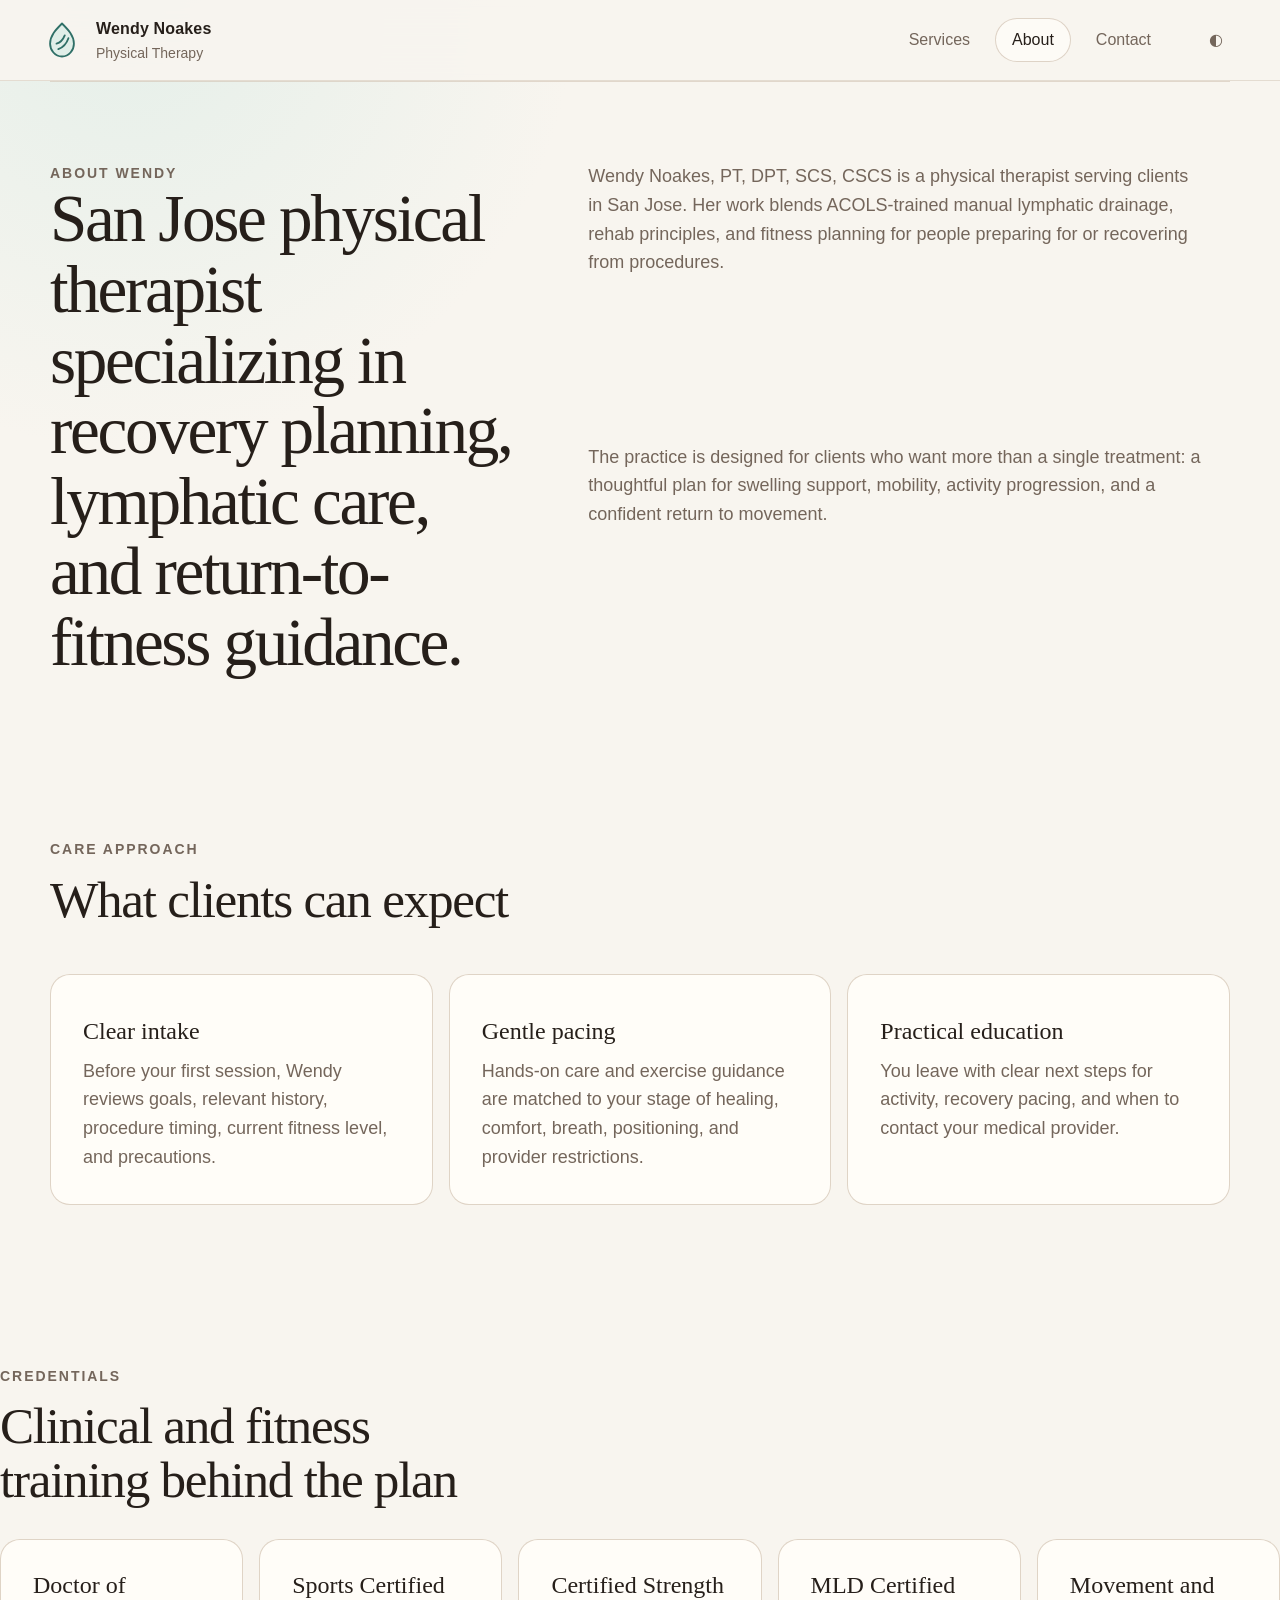
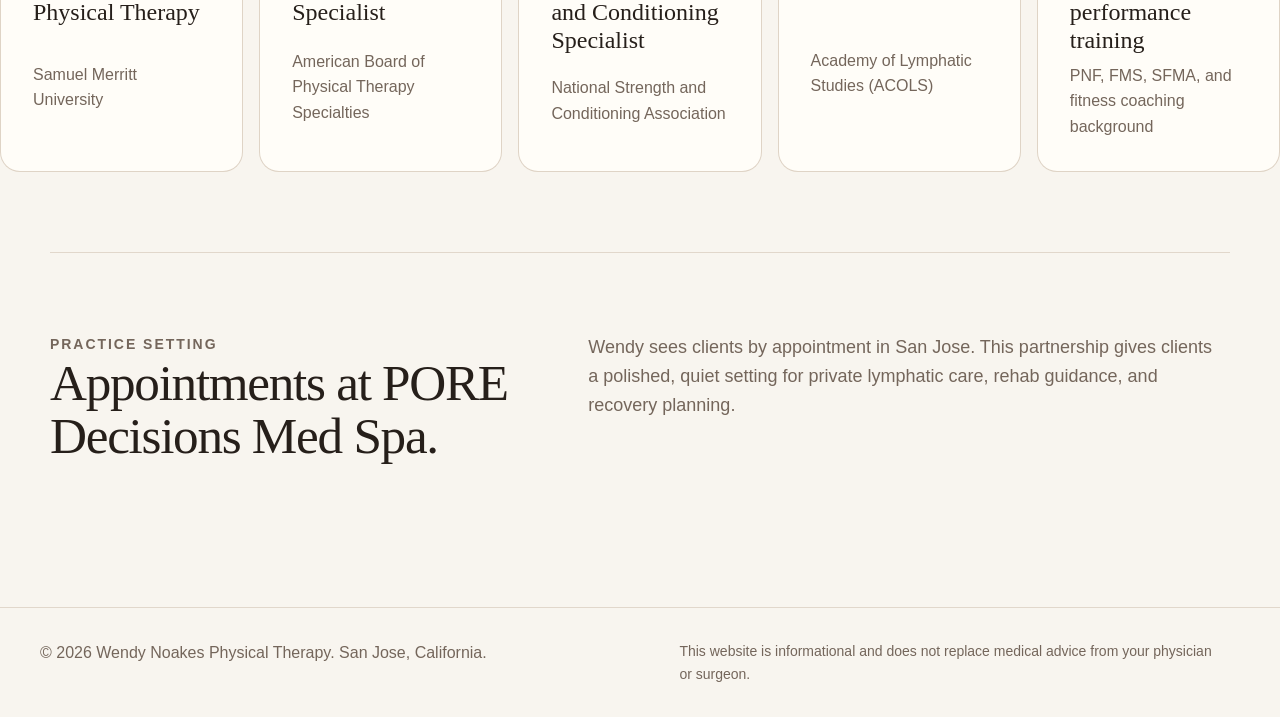
==== about.html @ c4cbfc4f "Add files via upload" ====
<!DOCTYPE html>
<html lang="en">
  <head>
    <meta charset="utf-8" />
    <meta name="viewport" content="width=device-width, initial-scale=1" />
    <title>About Wendy Noakes, PT, DPT | San Jose Physical Therapist</title>
    <meta
      name="description"
      content="Meet Wendy Noakes, PT, DPT, SCS, CSCS, a San Jose physical therapist offering ACOLS-trained MLD, rehab guidance, and recovery fitness planning."
    />
    <link rel="canonical" href="https://noakesphysicaltherapy.com/about.html" />
    <meta name="robots" content="index, follow" />
    <meta property="og:title" content="About Wendy Noakes, PT, DPT, SCS, CSCS" />
    <meta
      property="og:description"
      content="San Jose physical therapist offering ACOLS-trained manual lymphatic drainage, rehab guidance, and pre/post-procedure fitness planning."
    />
    <meta property="og:type" content="profile" />
    <meta property="og:url" content="https://noakesphysicaltherapy.com/about.html" />
    <meta property="og:site_name" content="Wendy Noakes Physical Therapy" />
    <link rel="preconnect" href="https://api.fontshare.com" />
    <link
      href="https://api.fontshare.com/v2/css?f[]=zodiak@400,500,700&f[]=satoshi@400,500,700&display=swap"
      rel="stylesheet"
    />
    <link rel="stylesheet" href="styles.css" />
    <script type="application/ld+json">
      {
        "@context": "https://schema.org",
        "@type": "BreadcrumbList",
        "itemListElement": [
          {
            "@type": "ListItem",
            "position": 1,
            "name": "Home",
            "item": "https://noakesphysicaltherapy.com/"
          },
          {
            "@type": "ListItem",
            "position": 2,
            "name": "About",
            "item": "https://noakesphysicaltherapy.com/about.html"
          }
        ]
      }
    </script>
    <script type="application/ld+json">
      {
        "@context": "https://schema.org",
        "@type": "Person",
        "name": "Wendy Noakes",
        "jobTitle": "Physical Therapist",
        "honorificSuffix": "PT, DPT, SCS, CSCS",
        "worksFor": {
          "@type": "MedicalBusiness",
          "name": "Wendy Noakes Physical Therapy",
          "url": "https://noakesphysicaltherapy.com/"
        },
        "knowsAbout": [
          "Manual lymphatic drainage",
          "Physical therapy",
          "Sports physical therapy",
          "Strength and conditioning",
          "Recovery fitness planning"
        ],
        "areaServed": {
          "@type": "City",
          "name": "San Jose"
        }
      }
    </script>
  </head>
  <body>
    <a class="skip-link" href="#main">Skip to content</a>
    <header class="site-header" data-header>
      <a class="brand" href="index.html" aria-label="Wendy Noakes Physical Therapy home">
        <svg class="brand-mark" viewBox="0 0 48 48" aria-hidden="true">
          <path d="M24 6c7 7 13 13 13 22 0 7-5.4 14-13 14S11 35 11 28C11 19 17 13 24 6Z" />
          <path d="M18 28c4-1 7-4 9-9M20 34c5-2 9-6 11-12" />
        </svg>
        <span><strong>Wendy Noakes</strong><small>Physical Therapy</small></span>
      </a>
      <nav class="site-nav" aria-label="Primary navigation">
        <a href="services.html">Services</a>
        <a aria-current="page" href="about.html">About</a>
        <a href="contact.html">Contact</a>
      </nav>
      <button class="theme-toggle" type="button" data-theme-toggle aria-label="Switch color theme"><span aria-hidden="true">◐</span></button>
    </header>

    <main id="main" class="page">
      <section class="about-hero">
        <div>
          <p class="eyebrow">About Wendy</p>
          <h1>San Jose physical therapist specializing in recovery planning, lymphatic care, and return-to-fitness guidance.</h1>
        </div>
        <div class="prose">
          <p>
            Wendy Noakes, PT, DPT, SCS, CSCS is a physical therapist serving clients in San Jose. Her work blends ACOLS-trained manual lymphatic drainage, rehab principles, and fitness planning for people preparing for or recovering from procedures.
          </p>
          <p>
            The practice is designed for clients who want more than a single treatment: a thoughtful plan for swelling support, mobility, activity progression, and a confident return to movement.
          </p>
        </div>
      </section>

      <section class="values-grid" aria-labelledby="values-title">
        <div class="section-intro">
          <p class="eyebrow">Care approach</p>
          <h2 id="values-title">What clients can expect</h2>
        </div>
        <article>
          <h3>Clear intake</h3>
          <p>Before your first session, Wendy reviews goals, relevant history, procedure timing, current fitness level, and precautions.</p>
        </article>
        <article>
          <h3>Gentle pacing</h3>
          <p>Hands-on care and exercise guidance are matched to your stage of healing, comfort, breath, positioning, and provider restrictions.</p>
        </article>
        <article>
          <h3>Practical education</h3>
          <p>You leave with clear next steps for activity, recovery pacing, and when to contact your medical provider.</p>
        </article>
      </section>

      <section class="credentials-section" aria-labelledby="credentials-title">
        <div class="section-intro">
          <p class="eyebrow">Credentials</p>
          <h2 id="credentials-title">Clinical and fitness training behind the plan</h2>
        </div>
        <div class="credential-list">
          <article>
            <strong>Doctor of Physical Therapy</strong>
            <span>Samuel Merritt University</span>
          </article>
          <article>
            <strong>Sports Certified Specialist</strong>
            <span>American Board of Physical Therapy Specialties</span>
          </article>
          <article>
            <strong>Certified Strength and Conditioning Specialist</strong>
            <span>National Strength and Conditioning Association</span>
          </article>
          <article>
            <strong>MLD Certified</strong>
            <span>Academy of Lymphatic Studies (ACOLS)</span>
          </article>
          <article>
            <strong>Movement and performance training</strong>
            <span>PNF, FMS, SFMA, and fitness coaching background</span>
          </article>
        </div>
      </section>

      <section class="location-band">
        <div>
          <p class="eyebrow">Practice setting</p>
          <h2>Appointments at PORE Decisions Med Spa.</h2>
        </div>
        <p>
          Wendy sees clients by appointment in San Jose. This partnership gives clients a polished, quiet setting for private lymphatic care, rehab guidance, and recovery planning.
        </p>
      </section>
    </main>

    <footer class="site-footer">
      <p>© <span data-year></span> Wendy Noakes Physical Therapy. San Jose, California.</p>
      <p class="footer-note">This website is informational and does not replace medical advice from your physician or surgeon.</p>
    </footer>
    <script src="script.js" defer></script>
  </body>
</html>
---- styles.css ----
:root,
[data-theme='light'] {
  --font-display: 'Zodiak', Georgia, serif;
  --font-body: 'Satoshi', Arial, sans-serif;
  --text-xs: clamp(0.75rem, 0.7rem + 0.25vw, 0.875rem);
  --text-sm: clamp(0.875rem, 0.8rem + 0.35vw, 1rem);
  --text-base: clamp(1rem, 0.95rem + 0.25vw, 1.125rem);
  --text-lg: clamp(1.125rem, 1rem + 0.75vw, 1.5rem);
  --text-xl: clamp(1.5rem, 1.2rem + 1.25vw, 2.25rem);
  --text-2xl: clamp(2rem, 1.2rem + 2.5vw, 3.5rem);
  --text-3xl: clamp(2.5rem, 1rem + 4vw, 5rem);
  --space-1: 0.25rem;
  --space-2: 0.5rem;
  --space-3: 0.75rem;
  --space-4: 1rem;
  --space-5: 1.25rem;
  --space-6: 1.5rem;
  --space-8: 2rem;
  --space-10: 2.5rem;
  --space-12: 3rem;
  --space-16: 4rem;
  --space-20: 5rem;
  --space-24: 6rem;
  --color-bg: #f8f5ef;
  --color-surface: #fffdf8;
  --color-surface-2: #efe7db;
  --color-surface-offset: #e5dacb;
  --color-border: #d6c8b9;
  --color-text: #261f1a;
  --color-text-muted: #74665b;
  --color-text-faint: #a99c91;
  --color-text-inverse: #fffdf8;
  --color-primary: #2f6f67;
  --color-primary-hover: #1f514d;
  --color-primary-highlight: #d7ebe5;
  --color-warning: #8e4c2c;
  --radius-sm: 0.375rem;
  --radius-md: 0.5rem;
  --radius-lg: 0.75rem;
  --radius-xl: 1.25rem;
  --radius-full: 9999px;
  --shadow-sm: 0 1px 2px rgba(38, 31, 26, 0.07);
  --shadow-md: 0 10px 30px rgba(38, 31, 26, 0.1);
  --transition-interactive: 180ms cubic-bezier(0.16, 1, 0.3, 1);
}

[data-theme='dark'] {
  --color-bg: #151817;
  --color-surface: #1d2321;
  --color-surface-2: #242c29;
  --color-surface-offset: #303a36;
  --color-border: #3c4743;
  --color-text: #eee9df;
  --color-text-muted: #b6aaa0;
  --color-text-faint: #7f756e;
  --color-text-inverse: #171614;
  --color-primary: #86c7bd;
  --color-primary-hover: #a6ddd3;
  --color-primary-highlight: #233c39;
  --color-warning: #d69a72;
  --shadow-sm: 0 1px 2px rgba(0, 0, 0, 0.2);
  --shadow-md: 0 14px 38px rgba(0, 0, 0, 0.28);
}

*,
*::before,
*::after {
  box-sizing: border-box;
  margin: 0;
  padding: 0;
}

html {
  -moz-text-size-adjust: none;
  -webkit-text-size-adjust: none;
  text-size-adjust: none;
  scroll-behavior: smooth;
  scroll-padding-top: var(--space-16);
}

body {
  min-height: 100dvh;
  font-family: var(--font-body);
  font-size: var(--text-base);
  line-height: 1.6;
  color: var(--color-text);
  background:
    radial-gradient(circle at 10% 0%, color-mix(in srgb, var(--color-primary-highlight), transparent 42%), transparent 28rem),
    var(--color-bg);
  -webkit-font-smoothing: antialiased;
}

a {
  color: inherit;
}

img,
svg {
  display: block;
  max-width: 100%;
}

p,
li {
  max-width: 72ch;
  text-wrap: pretty;
}

h1,
h2,
h3 {
  font-family: var(--font-display);
  line-height: 1.05;
  text-wrap: balance;
  font-weight: 500;
}

h1 {
  font-size: var(--text-3xl);
  letter-spacing: -0.035em;
}

h2 {
  font-size: var(--text-2xl);
  letter-spacing: -0.025em;
}

h3 {
  font-size: var(--text-lg);
}

button,
input,
textarea,
select {
  font: inherit;
}

a,
button,
input,
textarea,
select,
summary {
  transition:
    color var(--transition-interactive),
    background var(--transition-interactive),
    border-color var(--transition-interactive),
    box-shadow var(--transition-interactive),
    transform var(--transition-interactive);
}

:focus-visible {
  outline: 2px solid var(--color-primary);
  outline-offset: 3px;
  border-radius: var(--radius-sm);
}

.skip-link {
  position: absolute;
  left: var(--space-4);
  top: var(--space-4);
  z-index: 100;
  padding: var(--space-2) var(--space-4);
  background: var(--color-primary);
  color: var(--color-text-inverse);
  border-radius: var(--radius-full);
  transform: translateY(-150%);
}

.skip-link:focus {
  transform: translateY(0);
}

.site-header {
  position: sticky;
  top: 0;
  z-index: 50;
  display: grid;
  grid-template-columns: 1fr auto auto;
  gap: var(--space-6);
  align-items: center;
  padding: var(--space-4) clamp(var(--space-4), 4vw, var(--space-10));
  background: color-mix(in srgb, var(--color-bg), transparent 8%);
  border-bottom: 1px solid color-mix(in srgb, var(--color-border), transparent 45%);
  backdrop-filter: blur(16px);
}

.brand {
  display: inline-flex;
  gap: var(--space-3);
  align-items: center;
  text-decoration: none;
}

.brand-mark {
  width: 44px;
  height: 44px;
  color: var(--color-primary);
  fill: color-mix(in srgb, var(--color-primary-highlight), transparent 24%);
  stroke: currentColor;
  stroke-linecap: round;
  stroke-linejoin: round;
  stroke-width: 2;
}

.brand strong,
.brand small {
  display: block;
}

.brand strong {
  font-size: var(--text-sm);
  letter-spacing: 0.01em;
}

.brand small,
.eyebrow,
.quiet-label,
.footer-note,
.small-note,
.form-note {
  color: var(--color-text-muted);
  font-size: var(--text-xs);
}

.site-nav {
  display: flex;
  gap: var(--space-2);
  align-items: center;
}

.site-nav a,
.theme-toggle {
  min-height: 44px;
  display: inline-flex;
  align-items: center;
  justify-content: center;
  padding: var(--space-2) var(--space-4);
  border-radius: var(--radius-full);
  color: var(--color-text-muted);
  text-decoration: none;
  font-size: var(--text-sm);
  border: 1px solid transparent;
  background: transparent;
  cursor: pointer;
}

.site-nav a:hover,
.site-nav a[aria-current='page'],
.theme-toggle:hover {
  color: var(--color-text);
  border-color: color-mix(in srgb, var(--color-border), transparent 20%);
  background: color-mix(in srgb, var(--color-surface), transparent 25%);
}

.hero,
.page-hero,
.about-hero,
.split-section,
.service-preview,
.location-band,
.cta-section,
.service-detail,
.faq-section,
.values-grid,
.contact-layout {
  width: min(1180px, calc(100% - clamp(var(--space-8), 8vw, var(--space-20))));
  margin-inline: auto;
}

.hero {
  display: grid;
  grid-template-columns: minmax(0, 1.08fr) minmax(320px, 0.72fr);
  gap: clamp(var(--space-8), 6vw, var(--space-20));
  align-items: center;
  min-height: calc(100dvh - 82px);
  padding-block: clamp(var(--space-12), 8vw, var(--space-24));
}

.hero-copy {
  display: grid;
  gap: var(--space-6);
}

.eyebrow,
.quiet-label {
  text-transform: uppercase;
  letter-spacing: 0.14em;
  font-weight: 700;
}

.hero-lede,
.page-hero > p,
.prose p,
.cta-section p,
.location-band > p {
  color: var(--color-text-muted);
  font-size: var(--text-base);
}

.hero-actions,
.contact-actions {
  display: flex;
  flex-wrap: wrap;
  gap: var(--space-3);
  align-items: center;
}

.button {
  min-height: 48px;
  display: inline-flex;
  align-items: center;
  justify-content: center;
  padding: var(--space-3) var(--space-5);
  border-radius: var(--radius-full);
  text-decoration: none;
  border: 1px solid transparent;
  font-size: var(--text-sm);
  font-weight: 700;
  cursor: pointer;
}

.button.primary {
  background: var(--color-primary);
  color: var(--color-text-inverse);
}

.button.primary:hover {
  background: var(--color-primary-hover);
  transform: translateY(-1px);
}

.button.secondary {
  color: var(--color-text);
  border-color: color-mix(in srgb, var(--color-border), transparent 20%);
  background: color-mix(in srgb, var(--color-surface), transparent 8%);
}

.button.secondary:hover {
  border-color: var(--color-primary);
}

.hero-card {
  padding: clamp(var(--space-6), 4vw, var(--space-10));
  border: 1px solid color-mix(in srgb, var(--color-border), transparent 20%);
  border-radius: var(--radius-xl);
  background: color-mix(in srgb, var(--color-surface), transparent 4%);
  box-shadow: var(--shadow-md);
}

.hero-list {
  display: grid;
  gap: var(--space-6);
  margin-top: var(--space-6);
  list-style: none;
}

.hero-list li {
  display: grid;
  grid-template-columns: auto 1fr;
  column-gap: var(--space-4);
}

.hero-list span {
  grid-row: span 2;
  color: var(--color-primary);
  font-size: var(--text-xs);
  font-weight: 700;
  letter-spacing: 0.08em;
}

.hero-list p {
  color: var(--color-text-muted);
  font-size: var(--text-sm);
}

.split-section,
.location-band,
.about-hero,
.service-detail {
  display: grid;
  grid-template-columns: 0.85fr 1.15fr;
  gap: clamp(var(--space-8), 6vw, var(--space-16));
  padding-block: clamp(var(--space-12), 7vw, var(--space-20));
  border-top: 1px solid color-mix(in srgb, var(--color-border), transparent 35%);
}

.prose {
  display: grid;
  gap: var(--space-4);
}

.service-preview,
.faq-section,
.values-grid,
.credentials-section {
  padding-block: clamp(var(--space-12), 7vw, var(--space-20));
}

.section-intro {
  display: grid;
  gap: var(--space-3);
  max-width: 760px;
  margin-bottom: var(--space-8);
}

.feature-layout {
  display: grid;
  grid-template-columns: 1.1fr 0.9fr;
  grid-auto-rows: minmax(210px, auto);
  gap: var(--space-4);
}

.feature-card,
.values-grid article,
.credential-list article,
.contact-card,
.contact-form {
  padding: clamp(var(--space-5), 4vw, var(--space-8));
  border-radius: var(--radius-xl);
  border: 1px solid color-mix(in srgb, var(--color-border), transparent 22%);
  background: color-mix(in srgb, var(--color-surface), transparent 5%);
}

.feature-card.large {
  grid-row: span 2;
  display: flex;
  flex-direction: column;
  justify-content: flex-end;
  min-height: 460px;
  background:
    linear-gradient(160deg, color-mix(in srgb, var(--color-primary-highlight), transparent 20%), transparent 58%),
    color-mix(in srgb, var(--color-surface), transparent 2%);
}

.feature-card h3,
.values-grid h3,
.contact-card h2 {
  margin-block: var(--space-3);
}

.feature-card p,
.values-grid p,
.contact-card p,
.detail-body p,
.faq-list p {
  color: var(--color-text-muted);
}

.feature-card a,
.text-link {
  width: fit-content;
  color: var(--color-primary);
  font-weight: 700;
  text-decoration-thickness: 0.08em;
  text-underline-offset: 0.2em;
}

.cta-section {
  display: grid;
  justify-items: start;
  gap: var(--space-4);
  padding: clamp(var(--space-8), 8vw, var(--space-16));
  margin-block: var(--space-12);
  border-radius: var(--radius-xl);
  color: var(--color-text);
  background:
    linear-gradient(135deg, color-mix(in srgb, var(--color-primary-highlight), transparent 5%), transparent 70%),
    color-mix(in srgb, var(--color-surface), transparent 4%);
  border: 1px solid color-mix(in srgb, var(--color-border), transparent 20%);
}

.page {
  padding-bottom: var(--space-16);
}

.page-hero {
  display: grid;
  gap: var(--space-5);
  padding-block: clamp(var(--space-12), 8vw, var(--space-24));
}

.page-hero.narrow {
  max-width: 920px;
}

.sticky-kicker {
  align-self: start;
  position: sticky;
  top: var(--space-24);
}

.detail-body {
  display: grid;
  gap: var(--space-5);
}

.check-list {
  display: grid;
  gap: var(--space-3);
  list-style: none;
}

.check-list li {
  position: relative;
  padding-left: var(--space-6);
  color: var(--color-text-muted);
}

.check-list li::before {
  content: "";
  position: absolute;
  left: 0;
  top: 0.65em;
  width: 0.55rem;
  height: 0.55rem;
  border-radius: var(--radius-full);
  background: var(--color-primary);
}

.faq-list {
  display: grid;
  gap: var(--space-3);
}

details {
  padding: var(--space-5);
  border: 1px solid color-mix(in srgb, var(--color-border), transparent 20%);
  border-radius: var(--radius-lg);
  background: color-mix(in srgb, var(--color-surface), transparent 10%);
}

summary {
  cursor: pointer;
  font-weight: 700;
}

details p {
  margin-top: var(--space-3);
}

.values-grid {
  display: grid;
  grid-template-columns: repeat(3, 1fr);
  gap: var(--space-4);
}

.values-grid .section-intro {
  grid-column: 1 / -1;
}

.credential-list {
  display: grid;
  grid-template-columns: repeat(5, 1fr);
  gap: var(--space-4);
}

.credential-list article {
  display: grid;
  gap: var(--space-2);
}

.credential-list strong {
  font-family: var(--font-display);
  font-size: var(--text-lg);
  line-height: 1.15;
  font-weight: 500;
}

.credential-list span {
  color: var(--color-text-muted);
  font-size: var(--text-sm);
}

.contact-layout {
  display: grid;
  grid-template-columns: minmax(0, 1fr) 380px;
  gap: var(--space-6);
  align-items: start;
}

.contact-form {
  display: grid;
  gap: var(--space-3);
}

.contact-form label {
  font-size: var(--text-sm);
  font-weight: 700;
}

.contact-form input,
.contact-form textarea,
.contact-form select {
  width: 100%;
  min-height: 48px;
  padding: var(--space-3) var(--space-4);
  border: 1px solid color-mix(in srgb, var(--color-border), transparent 10%);
  border-radius: var(--radius-md);
  color: var(--color-text);
  background: var(--color-bg);
}

.contact-form textarea {
  resize: vertical;
}

code {
  padding: 0.08em 0.35em;
  border-radius: var(--radius-sm);
  background: var(--color-surface-2);
}

.site-footer {
  display: flex;
  justify-content: space-between;
  gap: var(--space-4);
  padding: var(--space-8) clamp(var(--space-4), 4vw, var(--space-10));
  color: var(--color-text-muted);
  font-size: var(--text-sm);
  border-top: 1px solid color-mix(in srgb, var(--color-border), transparent 35%);
}

@media (max-width: 840px) {
  .site-header {
    grid-template-columns: 1fr auto;
  }

  .site-nav {
    grid-column: 1 / -1;
    justify-content: space-between;
  }

  .hero,
  .split-section,
  .location-band,
  .about-hero,
  .service-detail,
  .feature-layout,
  .values-grid,
  .credential-list,
  .contact-layout {
    grid-template-columns: 1fr;
  }

  .hero {
    min-height: auto;
  }

  .feature-card.large {
    min-height: 320px;
  }

  .sticky-kicker {
    position: static;
  }

  .site-footer {
    flex-direction: column;
  }
}

@media (max-width: 540px) {
  h1 {
    font-size: var(--text-2xl);
  }

  h2 {
    font-size: var(--text-xl);
  }

  .hero,
  .page-hero,
  .about-hero,
  .split-section,
  .service-preview,
  .location-band,
  .cta-section,
  .service-detail,
  .faq-section,
  .values-grid,
  .contact-layout {
    width: min(100% - var(--space-8), 1180px);
  }

  .hero-actions,
  .button {
    width: 100%;
  }

  .brand small {
    display: none;
  }
}

@media (prefers-reduced-motion: reduce) {
  *,
  *::before,
  *::after {
    animation-duration: 0.01ms !important;
    animation-iteration-count: 1 !important;
    scroll-behavior: auto !important;
    transition-duration: 0.01ms !important;
  }
}
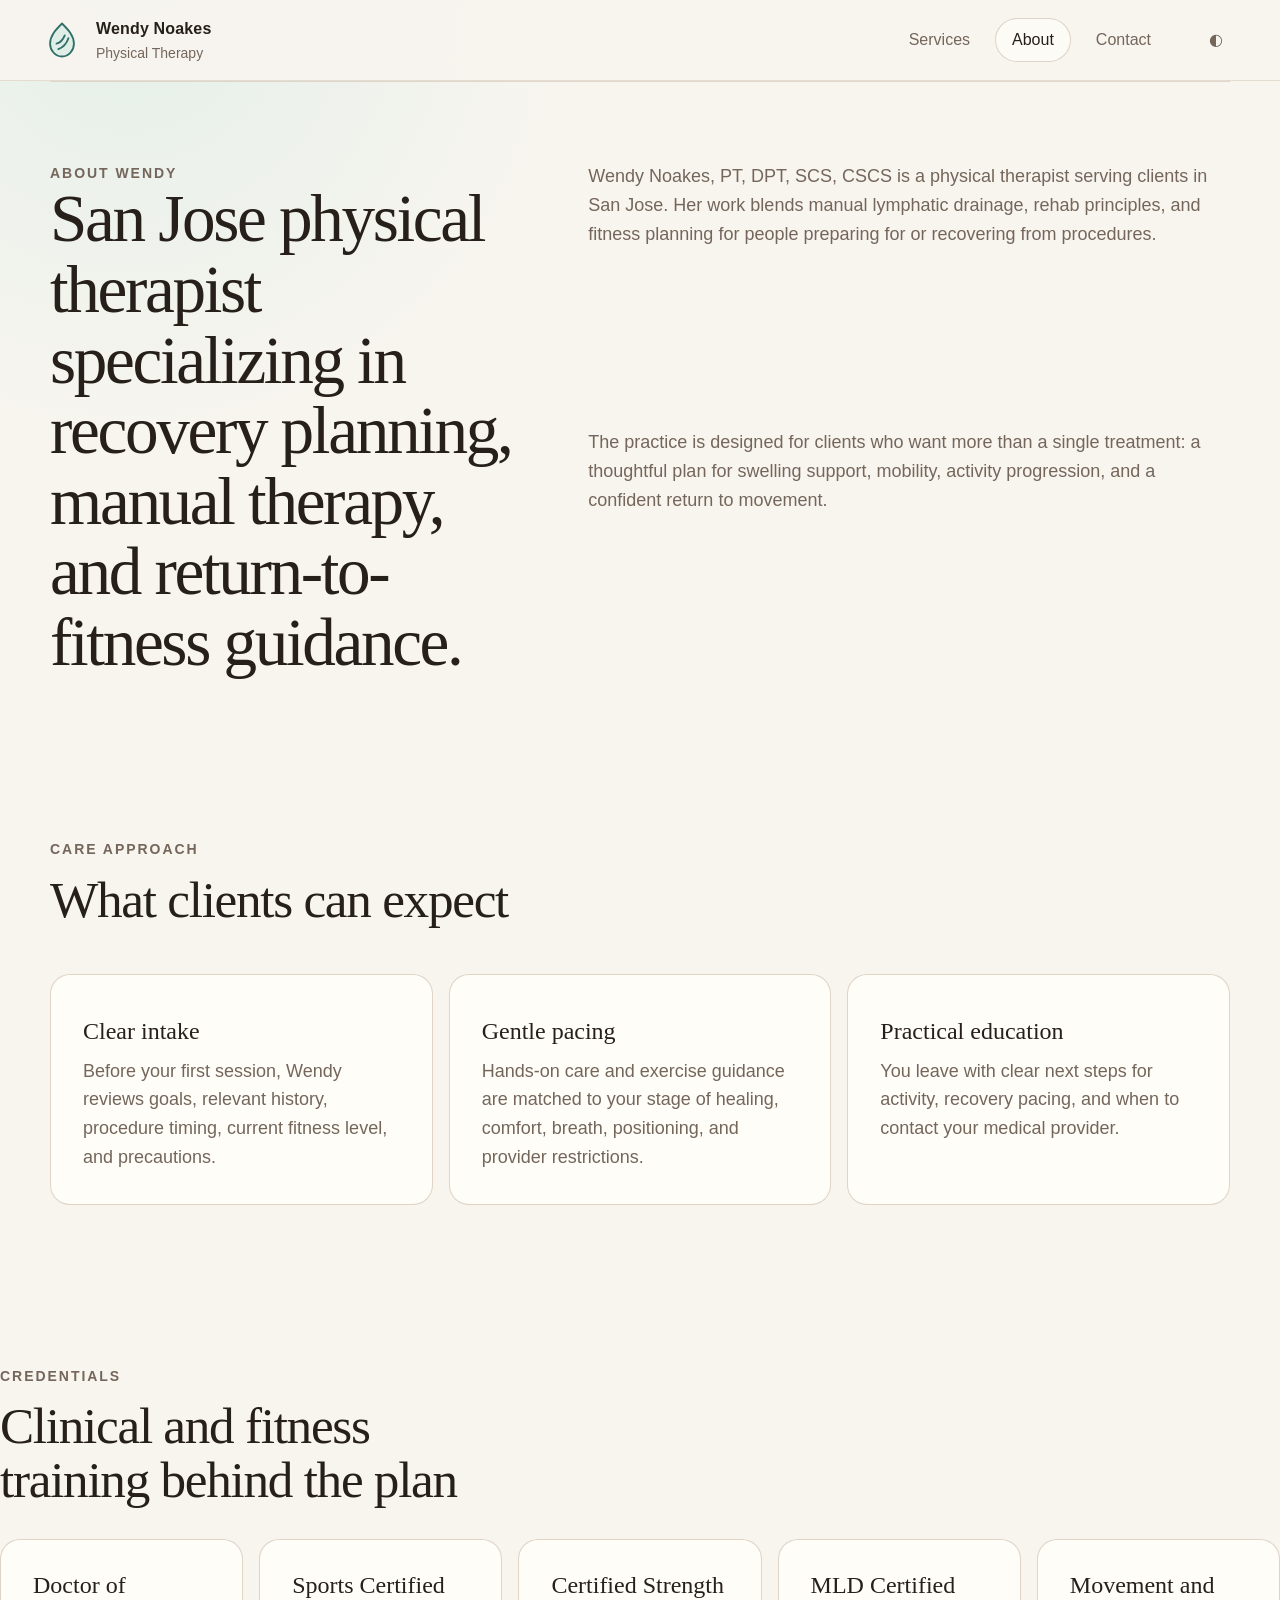
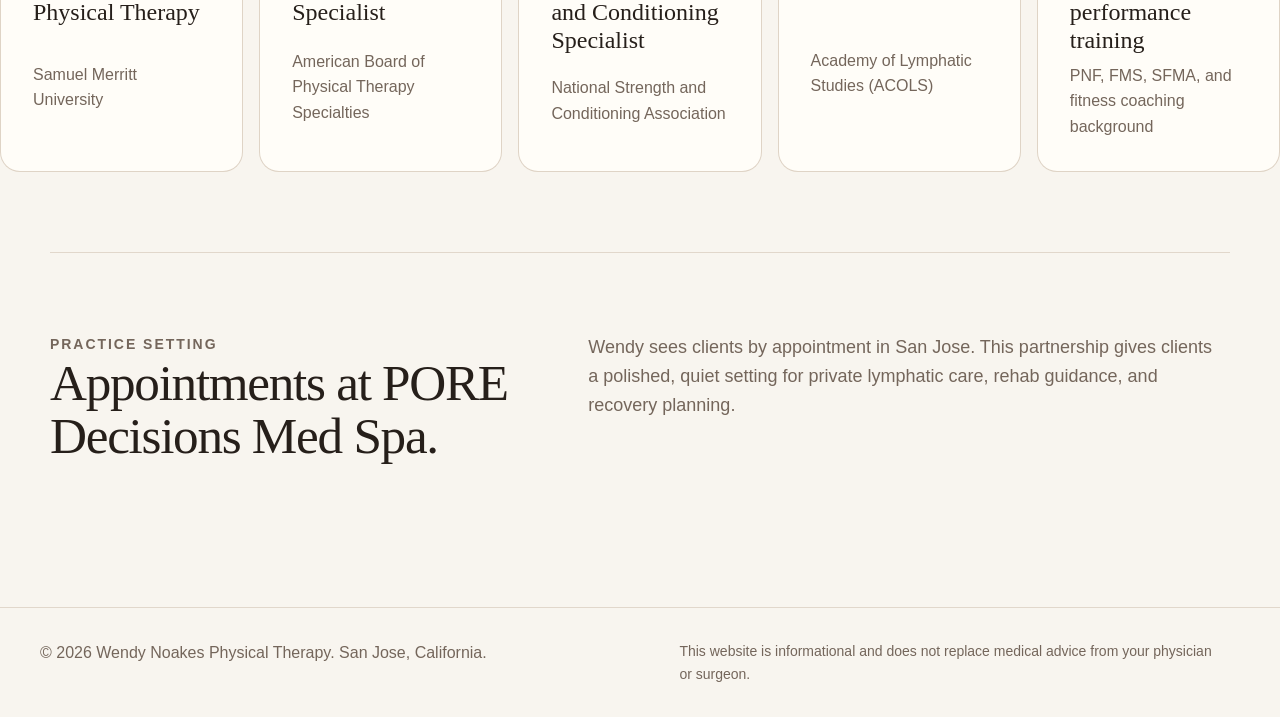
==== commit 366c46c3: "Update about.html" ====
--- a/about.html
+++ b/about.html
@@ -13,7 +13,7 @@
     <meta property="og:title" content="About Wendy Noakes, PT, DPT, SCS, CSCS" />
     <meta
       property="og:description"
-      content="San Jose physical therapist offering ACOLS-trained manual lymphatic drainage, rehab guidance, and pre/post-procedure fitness planning."
+      content="San Jose physical therapist offering Vodder Technique trained- manual lymphatic drainage, rehab guidance, and pre/post-procedure fitness planning."
     />
     <meta property="og:type" content="profile" />
     <meta property="og:url" content="https://noakesphysicaltherapy.com/about.html" />
@@ -92,11 +92,11 @@
       <section class="about-hero">
         <div>
           <p class="eyebrow">About Wendy</p>
-          <h1>San Jose physical therapist specializing in recovery planning, lymphatic care, and return-to-fitness guidance.</h1>
+          <h1>San Jose physical therapist specializing in recovery planning, manual therapy, and return-to-fitness guidance.</h1>
         </div>
         <div class="prose">
           <p>
-            Wendy Noakes, PT, DPT, SCS, CSCS is a physical therapist serving clients in San Jose. Her work blends ACOLS-trained manual lymphatic drainage, rehab principles, and fitness planning for people preparing for or recovering from procedures.
+            Wendy Noakes, PT, DPT, SCS, CSCS is a physical therapist serving clients in San Jose. Her work blends manual lymphatic drainage, rehab principles, and fitness planning for people preparing for or recovering from procedures.
           </p>
           <p>
             The practice is designed for clients who want more than a single treatment: a thoughtful plan for swelling support, mobility, activity progression, and a confident return to movement.
